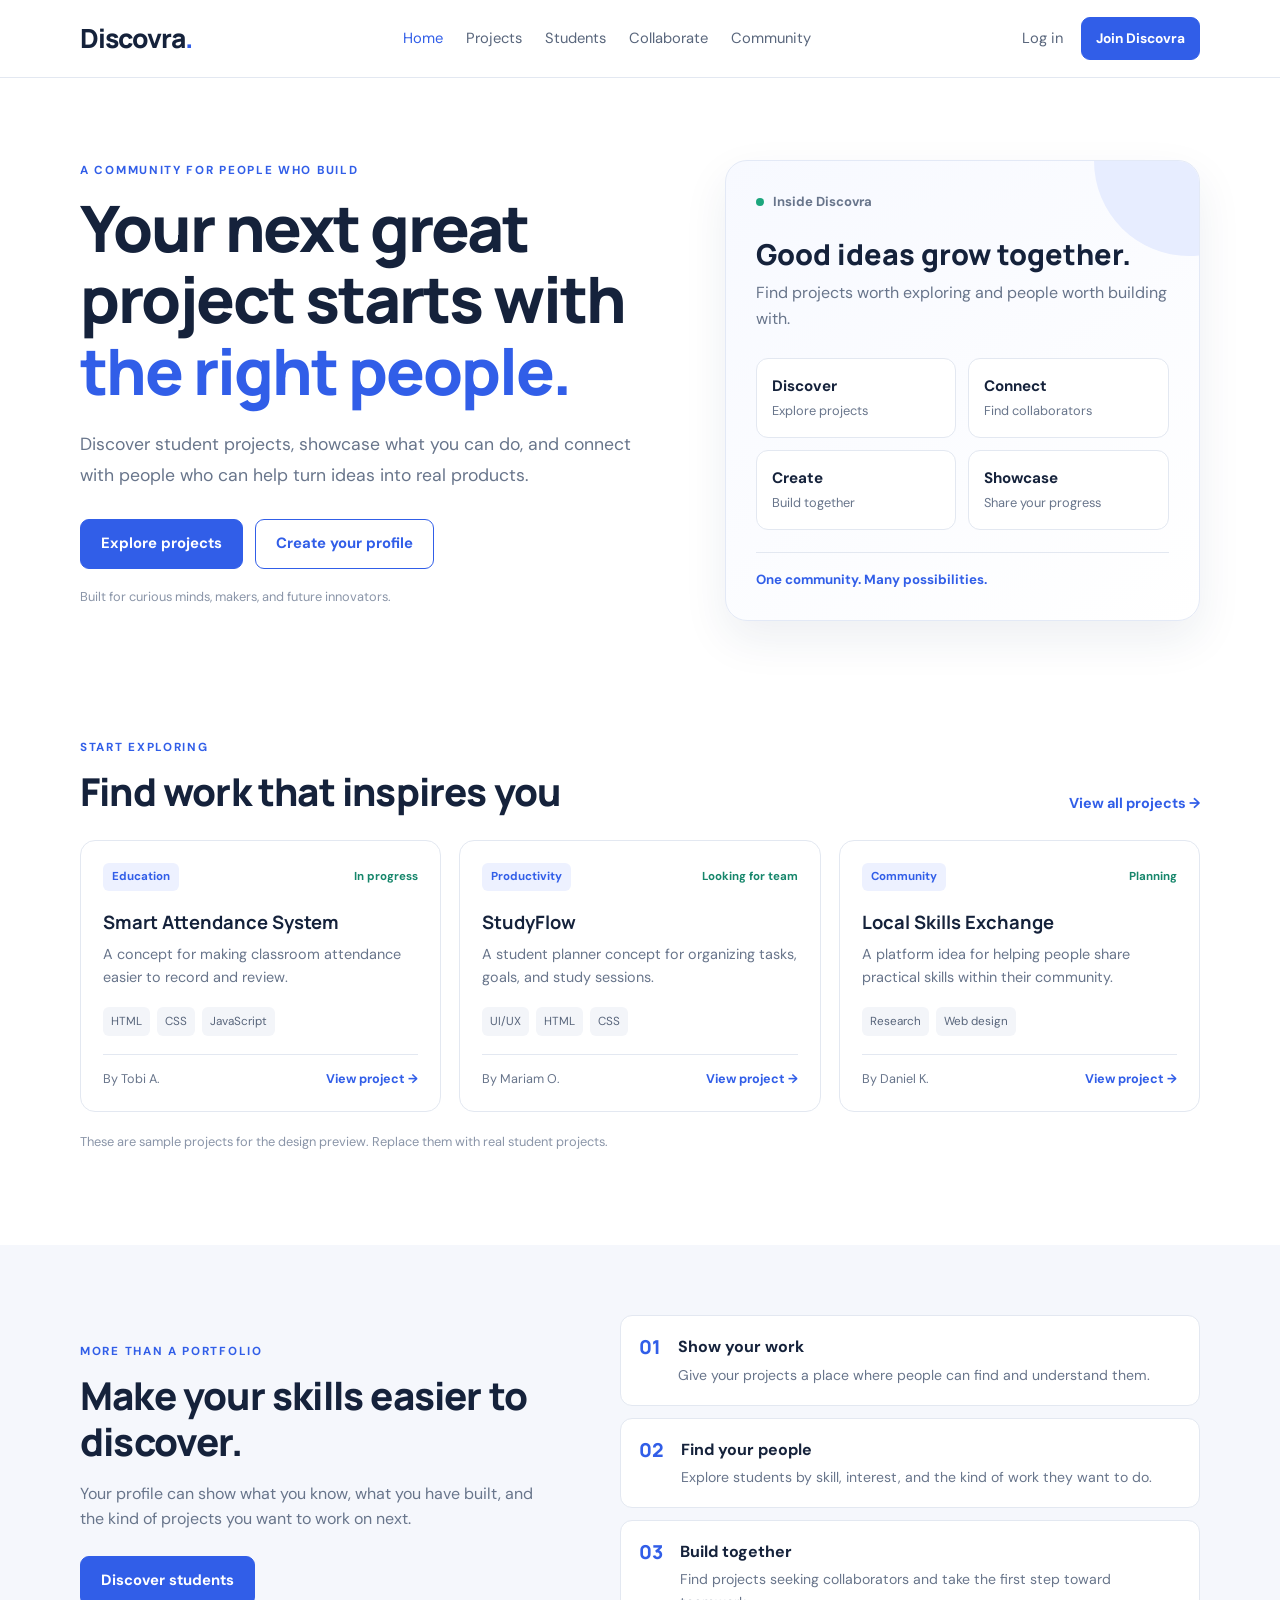
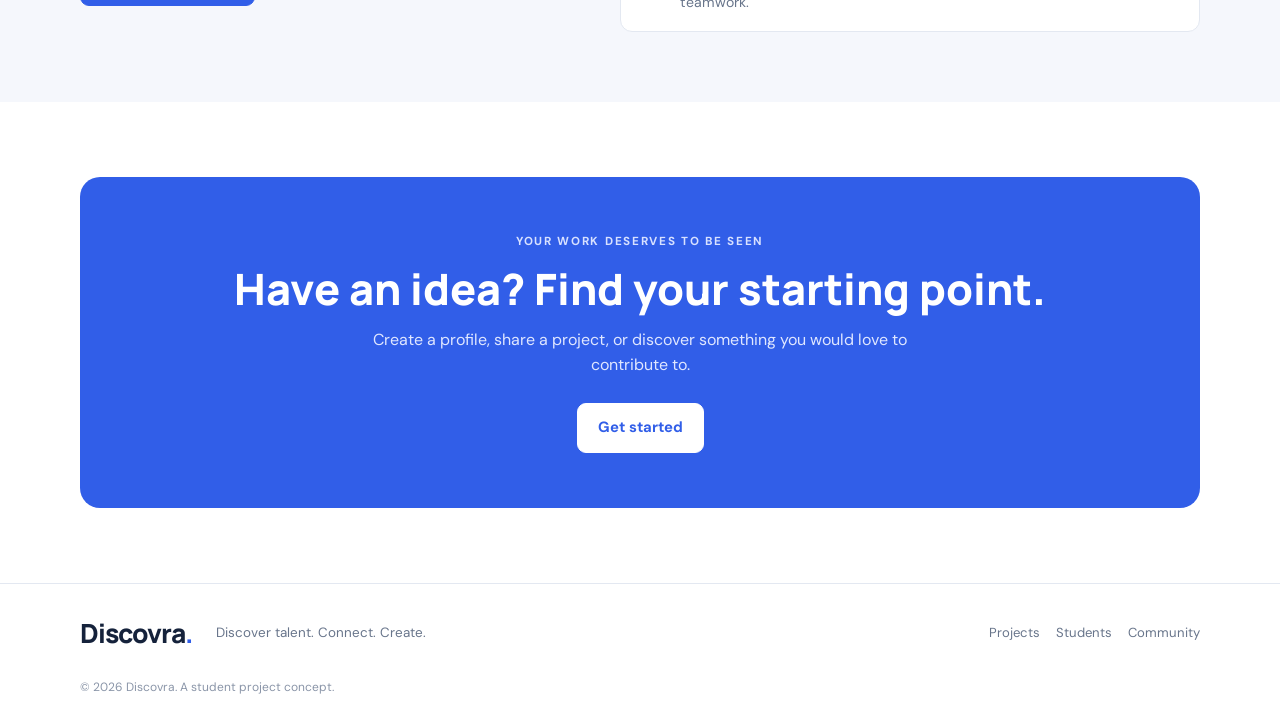
==== index.html @ 5aec419f "My first commit" ====
<!DOCTYPE html>
<html lang="en">
<head>
  <meta charset="UTF-8">
  <meta name="viewport" content="width=device-width, initial-scale=1.0">
  <title>Discovra | Discover. Connect. Create.</title>
  <link rel="stylesheet" href="./style.css">
</head>
<body>
  <header class="site-header">
    <a class="brand" href="./index (2).html">Discovra<span>.</span></a>
    <button class="menu-toggle" aria-label="Toggle navigation" aria-expanded="false">Menu</button>
    <nav class="main-nav" aria-label="Main navigation">
      <a class="active" href="./index (2).html">Home</a>
      <a href="./other html/projects.html">Projects</a>
      <a href="./other html/students.html">Students</a>
      <a href="./other html/collaborate.html">Collaborate</a>
      <a href="./other html/community.html">Community</a>
    </nav>
    <div class="header-actions">
      <a class="login-link" href="./other html/login.html">Log in</a>
      <a class="button button-small" href="./other html/signup.html">Join Discovra</a>
    </div>
  </header>

  <main>
    <section class="hero container">
      <div class="hero-copy">
        <p class="eyebrow">A community for people who build</p>
        <h1>Your next great project starts with <span>the right people.</span></h1>
        <p class="hero-text">Discover student projects, showcase what you can do, and connect with people who can help turn ideas into real products.</p>
        <div class="hero-actions">
          <a class="button" href="./other html/projects.html">Explore projects</a>
          <a class="button button-outline" href="./other html/signup.html">Create your profile</a>
        </div>
        <p class="small-note">Built for curious minds, makers, and future innovators.</p>
      </div>
      <div class="hero-panel">
        <div class="panel-top"><span class="status-dot"></span> Inside Discovra</div>
        <h2>Good ideas grow together.</h2>
        <p>Find projects worth exploring and people worth building with.</p>
        <div class="mini-stat-grid">
          <div><strong>Discover</strong><span>Explore projects</span></div>
          <div><strong>Connect</strong><span>Find collaborators</span></div>
          <div><strong>Create</strong><span>Build together</span></div>
          <div><strong>Showcase</strong><span>Share your progress</span></div>
        </div>
        <div class="panel-footer">One community. Many possibilities.</div>
      </div>
    </section>

    <section class="section container">
      <div class="section-heading">
        <div><p class="eyebrow">Start exploring</p><h2>Find work that inspires you</h2></div>
        <a class="text-link" href="./other html/projects.html">View all projects <span aria-hidden="true">→</span></a>
      </div>
      <div class="card-grid project-grid">
        <article class="project-card">
          <div class="card-top"><span class="tag">Education</span><span class="project-state">In progress</span></div>
          <h3>Smart Attendance System</h3>
          <p>A concept for making classroom attendance easier to record and review.</p>
          <div class="tag-row"><span>HTML</span><span>CSS</span><span>JavaScript</span></div>
          <div class="card-bottom"><span>By Tobi A.</span><a href="project-details.html">View project →</a></div>
        </article>
        <article class="project-card">
          <div class="card-top"><span class="tag">Productivity</span><span class="project-state">Looking for team</span></div>
          <h3>StudyFlow</h3>
          <p>A student planner concept for organizing tasks, goals, and study sessions.</p>
          <div class="tag-row"><span>UI/UX</span><span>HTML</span><span>CSS</span></div>
          <div class="card-bottom"><span>By Mariam O.</span><a href="project-details.html">View project →</a></div>
        </article>
        <article class="project-card">
          <div class="card-top"><span class="tag">Community</span><span class="project-state">Planning</span></div>
          <h3>Local Skills Exchange</h3>
          <p>A platform idea for helping people share practical skills within their community.</p>
          <div class="tag-row"><span>Research</span><span>Web design</span></div>
          <div class="card-bottom"><span>By Daniel K.</span><a href="./other html/project-details.html">View project →</a></div>
        </article>
      </div>
      <p class="demo-note">These are sample projects for the design preview. Replace them with real student projects.</p>
    </section>

    <section class="section section-soft">
      <div class="container split-section">
        <div><p class="eyebrow">More than a portfolio</p><h2>Make your skills easier to discover.</h2><p class="section-text">Your profile can show what you know, what you have built, and the kind of projects you want to work on next.</p><a class="button" href="students.html">Discover students</a></div>
        <div class="feature-list">
          <div class="feature-item"><span class="feature-number">01</span><div><h3>Show your work</h3><p>Give your projects a place where people can find and understand them.</p></div></div>
          <div class="feature-item"><span class="feature-number">02</span><div><h3>Find your people</h3><p>Explore students by skill, interest, and the kind of work they want to do.</p></div></div>
          <div class="feature-item"><span class="feature-number">03</span><div><h3>Build together</h3><p>Find projects seeking collaborators and take the first step toward teamwork.</p></div></div>
        </div>
      </div>
    </section>

    <section class="cta-section container">
      <p class="eyebrow">Your work deserves to be seen</p>
      <h2>Have an idea? Find your starting point.</h2>
      <p>Create a profile, share a project, or discover something you would love to contribute to.</p>
      <a class="button button-light" href="./other html/signup.html">Get started</a>
    </section>
  </main>

  <footer class="site-footer">
    <div class="container footer-inner"><a class="brand" href="./index (2).html">Discovra<span>.</span></a><p>Discover talent. Connect. Create.</p><div class="footer-links"><a href="projects.html">Projects</a><a href="students.html">Students</a><a href="community.html">Community</a></div><small>© 2026 Discovra. A student project concept.</small></div>
  </footer>
  <script src="./script.js"></script>
</body>
</html>
---- style.css ----
@import url('https://fonts.googleapis.com/css2?family=DM+Sans:wght@400;500;600;700&family=Manrope:wght@400;500;600;700;800&display=swap');

:root {
    --ink: #15223b;
    --muted: #68758b;
    --brand: #315ee8;
    --brand-dark: #2347bc;
    --line: #e3e8f1;
    --soft: #f5f7fc;
    --white: #fff;
    --green: #16866b;
    --shadow: 0 18px 45px rgba(29, 47, 88, .08)
}

* {
    box-sizing: border-box
}

html {
    scroll-behavior: smooth
}

body {
    margin: 0;
    font-family: 'DM Sans', sans-serif;
    color: var(--ink);
    background: #fff;
    line-height: 1.6
}

a {
    color: inherit;
    text-decoration: none
}

button,
input,
select {
    font: inherit
}

.container {
    width: min(1120px, calc(100% - 40px));
    margin-inline: auto
}

.site-header {
    min-height: 78px;
    display: flex;
    align-items: center;
    justify-content: space-between;
    gap: 24px;
    padding: 14px max(24px, calc((100vw - 1120px)/2));
    border-bottom: 1px solid var(--line);
    background: rgba(255, 255, 255, .96);
    position: sticky;
    top: 0;
    z-index: 10
}

.brand {
    font-family: Manrope, sans-serif;
    font-weight: 800;
    font-size: 1.65rem;
    letter-spacing: -1px;
    white-space: nowrap
}

.brand span {
    color: var(--brand)
}

.main-nav,
.header-actions {
    display: flex;
    align-items: center;
    gap: 23px
}

.main-nav a,
.login-link {
    font-size: .92rem;
    color: #59667c;
    transition: color .2s
}

.main-nav a:hover,
.main-nav a.active,
.login-link:hover {
    color: var(--brand)
}

.header-actions {
    gap: 18px
}

.button {
    display: inline-flex;
    justify-content: center;
    align-items: center;
    border: 1px solid var(--brand);
    background: var(--brand);
    color: white;
    padding: 12px 20px;
    border-radius: 9px;
    font-weight: 700;
    font-size: .93rem;
    cursor: pointer;
    transition: transform .2s, background .2s
}

.button:hover {
    background: var(--brand-dark);
    transform: translateY(-1px)
}

.button-small {
    padding: 9px 14px;
    font-size: .86rem
}

.button-outline {
    background: transparent;
    color: var(--brand)
}

.button-outline:hover {
    color: white
}

.button-light {
    background: white;
    border-color: white;
    color: var(--brand)
}

.button-light:hover {
    background: #edf1ff;
    color: var(--brand-dark)
}

.button-full {
    width: 100%
}

.menu-toggle {
    display: none;
    background: white;
    border: 1px solid var(--line);
    padding: 7px 10px;
    border-radius: 7px;
    color: var(--ink)
}

.hero {
    display: grid;
    grid-template-columns: 1.1fr .9fr;
    gap: 64px;
    align-items: center;
    padding-top: 82px;
    padding-bottom: 82px
}

.eyebrow {
    text-transform: uppercase;
    letter-spacing: 1.7px;
    font-size: .73rem;
    font-weight: 700;
    color: var(--brand);
    margin: 0 0 12px
}

.hero h1,
.page-intro h1,
.profile-hero h1 {
    font-family: Manrope, sans-serif;
    font-size: clamp(2.5rem, 5vw, 4.3rem);
    line-height: 1.12;
    letter-spacing: -2px;
    margin: 0 0 22px;
    font-weight: 800
}

.hero h1 span {
    color: var(--brand)
}

.hero-text {
    font-size: 1.1rem;
    max-width: 570px;
    color: var(--muted);
    line-height: 1.8
}

.hero-actions {
    display: flex;
    flex-wrap: wrap;
    gap: 12px;
    margin: 27px 0 18px
}

.small-note,
.demo-note,
.tiny-note {
    font-size: .8rem;
    color: #8a95a8
}

.hero-panel {
    border: 1px solid #e3e9f6;
    border-radius: 22px;
    padding: 30px;
    background: linear-gradient(145deg, #f7f9ff, #fff);
    box-shadow: var(--shadow);
    position: relative;
    overflow: hidden
}

.hero-panel:after {
    content: "";
    position: absolute;
    width: 190px;
    height: 190px;
    border-radius: 50%;
    background: #e7edff;
    right: -85px;
    top: -95px;
    z-index: 0
}

.panel-top,
.hero-panel h2,
.hero-panel>p,
.mini-stat-grid,
.panel-footer {
    position: relative;
    z-index: 1
}

.panel-top {
    font-size: .82rem;
    font-weight: 700;
    color: var(--muted);
    display: flex;
    align-items: center;
    gap: 9px
}

.status-dot {
    height: 8px;
    width: 8px;
    border-radius: 50%;
    background: #1ca67d
}

.hero-panel h2 {
    font: 800 1.8rem Manrope, sans-serif;
    line-height: 1.25;
    margin: 24px 0 8px
}

.hero-panel>p {
    color: var(--muted);
    margin: 0
}

.mini-stat-grid {
    display: grid;
    grid-template-columns: 1fr 1fr;
    gap: 12px;
    margin-top: 27px
}

.mini-stat-grid div {
    background: white;
    border: 1px solid var(--line);
    border-radius: 12px;
    padding: 15px
}

.mini-stat-grid strong,
.mini-stat-grid span {
    display: block
}

.mini-stat-grid strong {
    font-size: .95rem
}

.mini-stat-grid span {
    font-size: .8rem;
    color: var(--muted);
    margin-top: 3px
}

.panel-footer {
    border-top: 1px solid var(--line);
    margin-top: 22px;
    padding-top: 16px;
    font-size: .83rem;
    color: var(--brand);
    font-weight: 700
}

.section {
    padding-top: 35px;
    padding-bottom: 80px
}

.section-heading {
    display: flex;
    align-items: end;
    justify-content: space-between;
    gap: 20px;
    margin-bottom: 25px
}

.section-heading h2,
.split-section h2,
.compact-section h2 {
    font: 800 clamp(1.7rem, 3vw, 2.4rem)/1.2 Manrope, sans-serif;
    letter-spacing: -.8px;
    margin: 0
}

.text-link {
    color: var(--brand);
    font-weight: 700;
    font-size: .9rem
}

.text-link:hover {
    text-decoration: underline
}

.card-grid {
    display: grid;
    gap: 18px
}

.project-grid {
    grid-template-columns: repeat(3, minmax(0, 1fr))
}

.project-card,
.student-card,
.content-card {
    border: 1px solid var(--line);
    border-radius: 15px;
    background: white;
    padding: 22px;
    transition: box-shadow .2s, border-color .2s
}

.project-card:hover,
.student-card:hover,
.content-card:hover {
    box-shadow: var(--shadow);
    border-color: #cdd7f7
}

.card-top {
    display: flex;
    align-items: center;
    justify-content: space-between;
    gap: 8px;
    flex-wrap: wrap
}

.tag {
    background: #edf1ff;
    color: var(--brand);
    padding: 5px 9px;
    border-radius: 6px;
    font-size: .72rem;
    font-weight: 700
}

.project-state {
    font-size: .72rem;
    color: var(--green);
    font-weight: 700
}

.project-card h3,
.student-card h3 {
    font: 700 1.15rem Manrope, sans-serif;
    margin: 18px 0 8px
}

.project-card p,
.student-card p,
.content-card p {
    color: var(--muted);
    font-size: .9rem;
    margin: 0 0 16px
}

.tag-row {
    display: flex;
    flex-wrap: wrap;
    gap: 7px;
    margin: 18px 0
}

.tag-row span,
.role-pills span {
    font-size: .73rem;
    color: #58657b;
    background: #f3f5f9;
    padding: 5px 8px;
    border-radius: 6px
}

.card-bottom {
    border-top: 1px solid var(--line);
    padding-top: 14px;
    margin-top: 18px;
    display: flex;
    justify-content: space-between;
    gap: 10px;
    align-items: center;
    font-size: .79rem;
    color: var(--muted)
}

.card-bottom a {
    color: var(--brand);
    font-weight: 700
}

.demo-note {
    margin-top: 20px
}

.section-soft {
    background: var(--soft);
    padding: 70px 0
}

.split-section {
    display: grid;
    grid-template-columns: .9fr 1.1fr;
    gap: 65px;
    align-items: center
}

.split-section h2 {
    margin-bottom: 15px
}

.section-text {
    color: var(--muted);
    max-width: 510px;
    margin-bottom: 24px
}

.feature-list {
    display: grid;
    gap: 12px
}

.feature-item {
    display: flex;
    gap: 17px;
    background: white;
    border: 1px solid var(--line);
    padding: 18px;
    border-radius: 12px
}

.feature-number {
    font: 800 1.2rem Manrope, sans-serif;
    color: var(--brand)
}

.feature-item h3 {
    margin: 0 0 4px;
    font-size: 1rem
}

.feature-item p {
    margin: 0;
    color: var(--muted);
    font-size: .88rem
}

.cta-section {
    margin-top: 75px;
    margin-bottom: 75px;
    border-radius: 20px;
    background: var(--brand);
    color: white;
    text-align: center;
    padding: 55px 25px
}

.cta-section .eyebrow {
    color: #d8e1ff
}

.cta-section h2 {
    font: 800 clamp(1.8rem, 4vw, 2.7rem)/1.2 Manrope, sans-serif;
    margin: 0 0 12px
}

.cta-section p:not(.eyebrow) {
    color: #e0e7ff;
    max-width: 600px;
    margin: 0 auto 25px
}

.site-footer {
    border-top: 1px solid var(--line);
    padding: 28px 0
}

.footer-inner {
    display: flex;
    align-items: center;
    gap: 24px;
    flex-wrap: wrap
}

.footer-inner p {
    color: var(--muted);
    font-size: .84rem;
    margin: 0 auto 0 0
}

.footer-links {
    display: flex;
    gap: 16px;
    font-size: .82rem;
    color: var(--muted)
}

.footer-inner small {
    width: 100%;
    font-size: .75rem;
    color: #8a95a8
}

.page-main {
    padding-top: 54px;
    padding-bottom: 75px
}

.page-intro {
    max-width: 720px;
    margin-bottom: 32px
}

.page-intro h1 {
    font-size: clamp(2.2rem, 4vw, 3.5rem);
    margin-bottom: 13px
}

.page-intro>p:last-child {
    font-size: 1.03rem;
    color: var(--muted);
    max-width: 650px;
    margin: 0
}

.filter-bar {
    display: grid;
    grid-template-columns: 2fr 1fr 1fr;
    gap: 14px;
    padding: 18px;
    background: var(--soft);
    border: 1px solid var(--line);
    border-radius: 13px;
    margin-bottom: 24px
}

.filter-bar label,
.auth-card label {
    display: flex;
    flex-direction: column;
    gap: 7px;
    font-size: .8rem;
    font-weight: 700;
    color: #526078
}

.filter-bar input,
.filter-bar select,
.auth-card input,
.auth-card select {
    width: 100%;
    border: 1px solid #dce2ed;
    background: white;
    border-radius: 8px;
    padding: 12px;
    color: var(--ink);
    outline: none
}

.filter-bar input:focus,
.filter-bar select:focus,
.auth-card input:focus,
.auth-card select:focus {
    border-color: var(--brand);
    box-shadow: 0 0 0 3px #315ee81a
}

.empty-state {
    grid-column: 1/-1;
    text-align: center;
    padding: 30px;
    color: var(--muted)
}

.center-action {
    text-align: center;
    margin-top: 28px
}

.detail-layout {
    display: grid;
    grid-template-columns: minmax(0, 1fr) 310px;
    gap: 35px;
    align-items: start
}

.back-link {
    display: inline-block;
    color: var(--brand);
    font-size: .88rem;
    font-weight: 700;
    margin-bottom: 20px
}

.detail-heading {
    padding-bottom: 25px;
    border-bottom: 1px solid var(--line)
}

.detail-heading h1 {
    font: 800 clamp(2.2rem, 4vw, 3.2rem)/1.15 Manrope, sans-serif;
    letter-spacing: -1.5px;
    margin: 16px 0
}

.lead {
    font-size: 1.06rem;
    color: var(--muted);
    line-height: 1.75
}

.content-section {
    padding: 25px 0;
    border-bottom: 1px solid var(--line)
}

.content-section h2 {
    font: 800 1.35rem Manrope, sans-serif;
    margin: 0 0 12px
}

.content-section p {
    color: var(--muted)
}

.clean-list {
    padding-left: 20px;
    color: var(--muted)
}

.clean-list li {
    margin: 8px 0
}

.role-list {
    display: grid;
    gap: 10px
}

.role-list div {
    border: 1px solid var(--line);
    border-radius: 10px;
    padding: 13px
}

.role-list strong,
.role-list span {
    display: block
}

.role-list span {
    color: var(--muted);
    font-size: .86rem;
    margin-top: 4px
}

.detail-sidebar {
    display: grid;
    gap: 15px;
    position: sticky;
    top: 100px
}

.side-card {
    border: 1px solid var(--line);
    border-radius: 14px;
    padding: 20px;
    background: white
}

.side-card h3 {
    font: 700 1.1rem Manrope, sans-serif;
    margin: 0 0 8px
}

.side-card p {
    font-size: .86rem
}

.muted,
.tiny-note {
    color: var(--muted)
}

.tiny-note {
    font-size: .75rem;
    line-height: 1.5
}

.info-row {
    display: flex;
    justify-content: space-between;
    gap: 10px;
    padding: 11px 0;
    border-bottom: 1px solid var(--line);
    font-size: .8rem
}

.info-row:last-child {
    border-bottom: 0
}

.info-row span {
    color: var(--muted)
}

.student-grid {
    grid-template-columns: repeat(4, minmax(0, 1fr))
}

.student-card {
    text-align: left
}

.avatar {
    width: 58px;
    height: 58px;
    display: grid;
    place-items: center;
    border-radius: 16px;
    background: #e8edff;
    color: var(--brand);
    font: 800 1.1rem Manrope, sans-serif
}

.avatar-alt {
    background: #e4f5ee;
    color: #16866b
}

.avatar-third {
    background: #fff0df;
    color: #9b5b16
}

.avatar-fourth {
    background: #f4e8ff;
    color: #8746b6
}

.student-role {
    color: var(--brand) !important;
    font-weight: 700;
    margin-bottom: 9px !important
}

.student-card .tag-row {
    min-height: 54px
}

.student-card .button {
    font-size: .82rem;
    padding: 10px
}

.profile-hero {
    display: grid;
    grid-template-columns: 100px 1fr;
    gap: 25px;
    align-items: start;
    background: var(--soft);
    padding: 32px;
    border-radius: 18px;
    margin: 15px 0 30px
}

.avatar-large {
    width: 90px;
    height: 90px;
    font-size: 1.6rem;
    border-radius: 22px
}

.profile-hero h1 {
    font-size: 2.8rem;
    margin: 0 0 5px
}

.profile-hero .lead {
    margin: 0 0 8px
}

.profile-hero p:not(.eyebrow):not(.lead) {
    color: var(--muted);
    max-width: 700px
}

.profile-columns {
    display: grid;
    grid-template-columns: 1.3fr .7fr;
    gap: 25px
}

.large-tags span {
    font-size: .86rem;
    padding: 8px 12px
}

.spaced-heading {
    margin-top: 28px !important
}

.notice-box {
    padding: 20px 22px;
    border: 1px solid #d7e1ff;
    background: #f6f8ff;
    border-radius: 12px;
    margin-bottom: 25px
}

.notice-box strong {
    font: 700 1rem Manrope, sans-serif
}

.notice-box p {
    color: var(--muted);
    margin-bottom: 0
}

.role-pills {
    display: flex;
    flex-wrap: wrap;
    gap: 7px;
    margin: 17px 0 20px
}

.compact-section {
    padding-top: 45px;
    padding-bottom: 20px
}

.compact-section h2 {
    margin-bottom: 12px
}

.community-grid {
    grid-template-columns: repeat(3, minmax(0, 1fr));
    margin-bottom: 25px
}

.community-grid .content-card {
    padding: 25px
}

.community-grid h2 {
    font: 800 1.2rem Manrope, sans-serif;
    margin: 0 0 12px
}

.status-label {
    font-size: .75rem;
    color: #94651c;
    background: #fff3d9;
    border-radius: 6px;
    padding: 5px 8px;
    height: max-content
}

.status-success {
    background: #e5f7ef;
    color: var(--green)
}

.dashboard-stats {
    display: grid;
    grid-template-columns: repeat(3, 1fr);
    gap: 15px;
    margin-bottom: 22px
}

.stat-card {
    border: 1px solid var(--line);
    border-radius: 13px;
    padding: 20px
}

.stat-card span,
.stat-card strong {
    display: block
}

.stat-card span {
    font-size: .84rem;
    color: var(--muted)
}

.stat-card strong {
    font: 800 2rem Manrope, sans-serif;
    margin-top: 5px
}

.dashboard-columns {
    display: grid;
    grid-template-columns: 1fr 1fr;
    gap: 20px
}

.dashboard-columns h2 {
    font: 800 1.25rem Manrope, sans-serif;
    margin: 0 0 17px
}

.dashboard-row {
    display: flex;
    justify-content: space-between;
    align-items: center;
    gap: 12px;
    padding: 15px 0;
    border-bottom: 1px solid var(--line);
    margin-bottom: 8px
}

.dashboard-row strong {
    font-size: .9rem
}

.dashboard-row p {
    font-size: .8rem;
    color: var(--muted);
    margin: 3px 0 0
}

.auth-page {
    min-height: 100vh;
    background: var(--soft)
}

.auth-page .site-header {
    position: static;
    padding-inline: max(24px, calc((100vw - 1120px)/2))
}

.auth-wrap {
    width: min(480px, calc(100% - 32px));
    margin: 50px auto 70px
}

.auth-card {
    background: white;
    border: 1px solid var(--line);
    box-shadow: var(--shadow);
    padding: 32px;
    border-radius: 17px
}

.auth-card h1 {
    font: 800 2rem/1.2 Manrope, sans-serif;
    letter-spacing: -.7px;
    margin: 0 0 10px
}

.auth-card>.muted {
    margin-bottom: 25px
}

.auth-card label {
    margin: 16px 0
}

.auth-card .button {
    margin-top: 8px
}

.form-message {
    font-size: .85rem;
    color: var(--green);
    min-height: 20px
}

.auth-switch {
    text-align: center;
    color: var(--muted);
    font-size: .85rem
}

.auth-switch a {
    color: var(--brand);
    font-weight: 700
}

@media(max-width:1000px) {
    .site-header {
        gap: 14px
    }

    .main-nav {
        gap: 13px
    }

    .main-nav a {
        font-size: .83rem
    }

    .hero {
        gap: 35px
    }

    .student-grid {
        grid-template-columns: repeat(2, minmax(0, 1fr))
    }

    .project-grid {
        grid-template-columns: repeat(2, minmax(0, 1fr))
    }

    .project-grid .project-card:last-child {
        grid-column: auto
    }
}

@media(max-width:760px) {
    .site-header {
        min-height: 70px;
        flex-wrap: wrap;
        padding: 12px 20px
    }

    .menu-toggle {
        display: block;
        margin-left: auto
    }

    .main-nav {
        display: none;
        order: 4;
        width: 100%;
        flex-direction: column;
        align-items: stretch;
        gap: 0;
        padding: 8px 0
    }

    .main-nav.open {
        display: flex
    }

    .main-nav a {
        padding: 10px 4px;
        border-top: 1px solid var(--line)
    }

    .header-actions {
        gap: 12px
    }

    .header-actions .login-link {
        display: none
    }

    .header-actions .button {
        padding: 8px 10px;
        font-size: .8rem
    }

    .hero {
        grid-template-columns: 1fr;
        padding-top: 55px;
        padding-bottom: 55px;
        gap: 32px
    }

    .hero h1 {
        font-size: clamp(2.45rem, 11vw, 3.7rem)
    }

    .section {
        padding-bottom: 55px
    }

    .section-heading {
        align-items: start;
        flex-direction: column
    }

    .project-grid,
    .community-grid {
        grid-template-columns: 1fr
    }

    .split-section {
        grid-template-columns: 1fr;
        gap: 30px
    }

    .cta-section {
        margin-top: 45px;
        margin-bottom: 45px
    }

    .footer-inner {
        gap: 12px
    }

    .footer-inner p {
        width: 100%;
        order: 3
    }

    .footer-links {
        width: 100%;
        order: 4
    }

    .footer-inner small {
        order: 5
    }

    .page-main {
        padding-top: 38px
    }

    .filter-bar {
        grid-template-columns: 1fr
    }

    .detail-layout {
        grid-template-columns: 1fr
    }

    .detail-sidebar {
        position: static;
        grid-row: 1
    }

    .detail-content {
        grid-row: 2
    }

    .student-grid {
        grid-template-columns: 1fr
    }

    .profile-hero {
        grid-template-columns: 1fr;
        padding: 23px
    }

    .profile-columns,
    .dashboard-columns {
        grid-template-columns: 1fr
    }

    .dashboard-stats {
        grid-template-columns: 1fr
    }

    .dashboard-stats .stat-card {
        padding: 14px
    }

    .dashboard-stats .stat-card strong {
        font-size: 1.5rem
    }

    .auth-wrap {
        margin-top: 30px
    }

    .auth-card {
        padding: 24px
    }
}

@media(prefers-reduced-motion:reduce) {
    html {
        scroll-behavior: auto
    }

    *,
    *::before,
    *::after {
        transition: none !important
    }
}
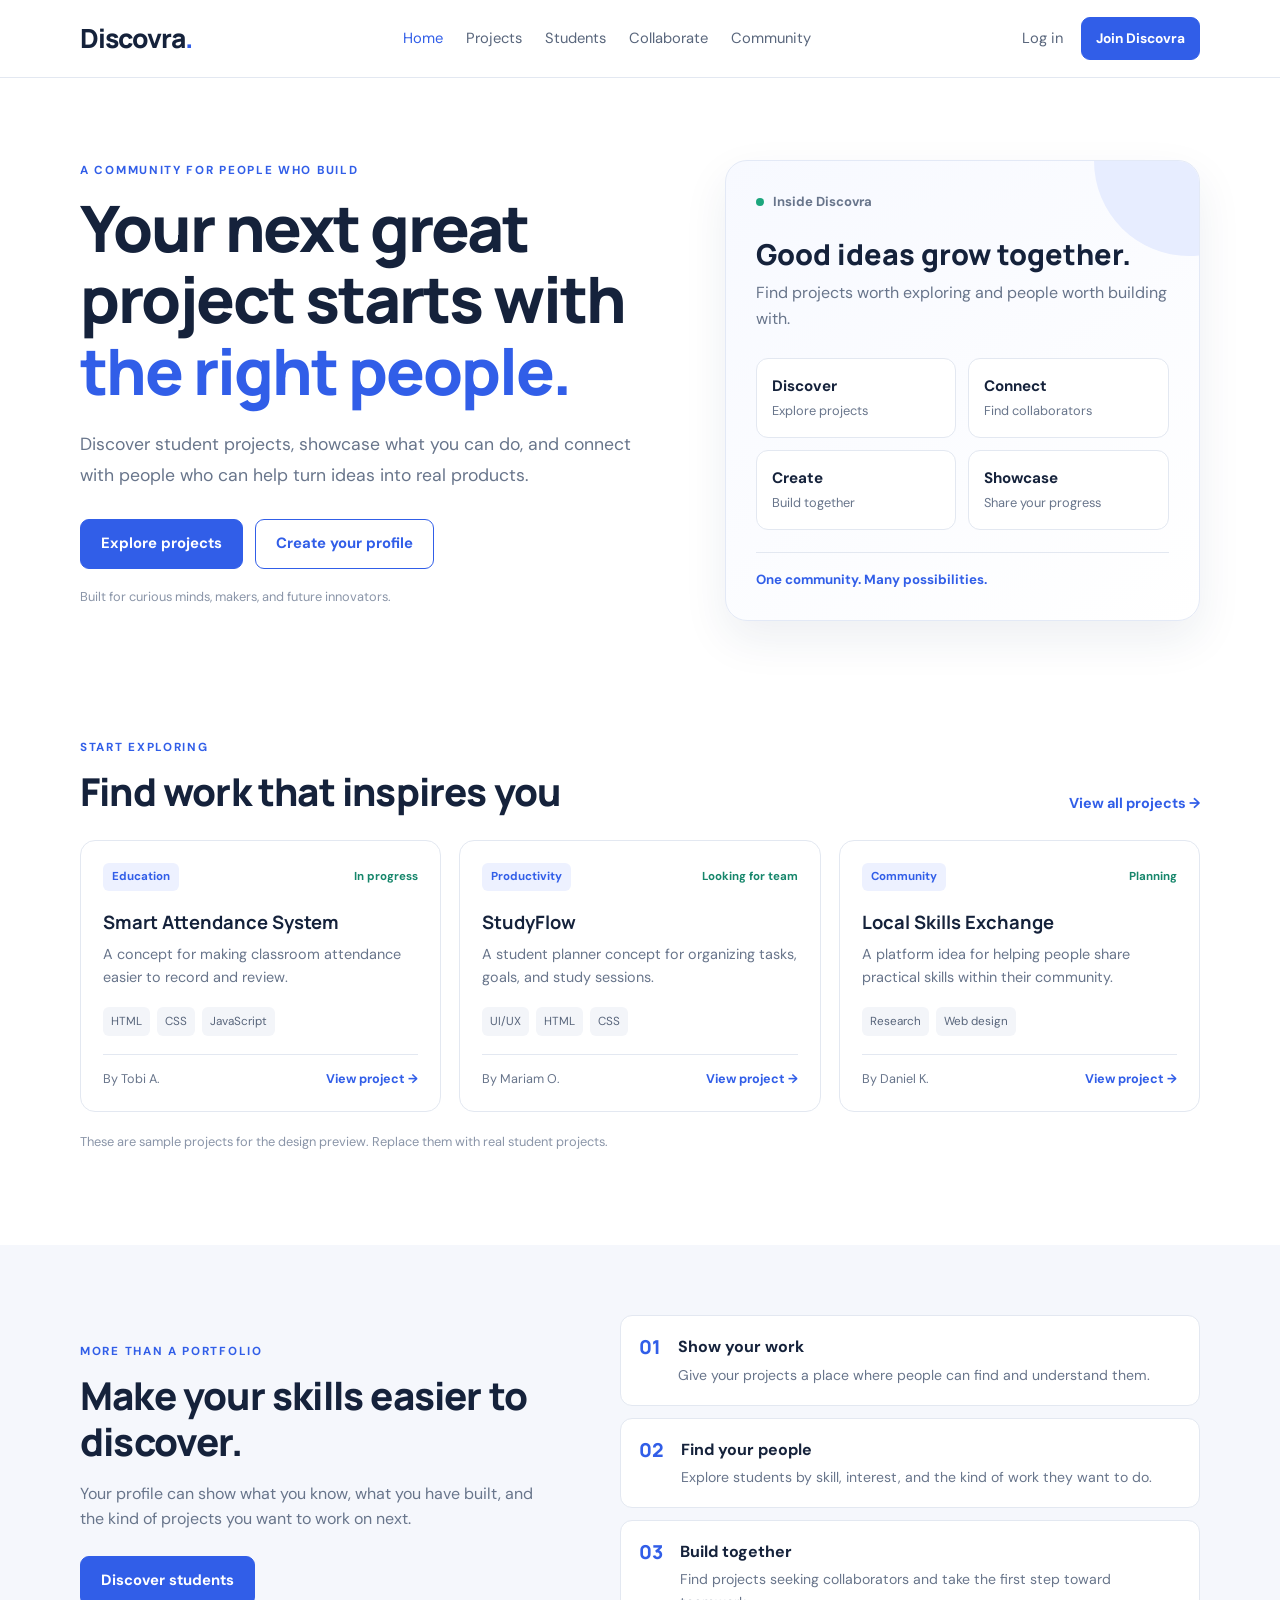
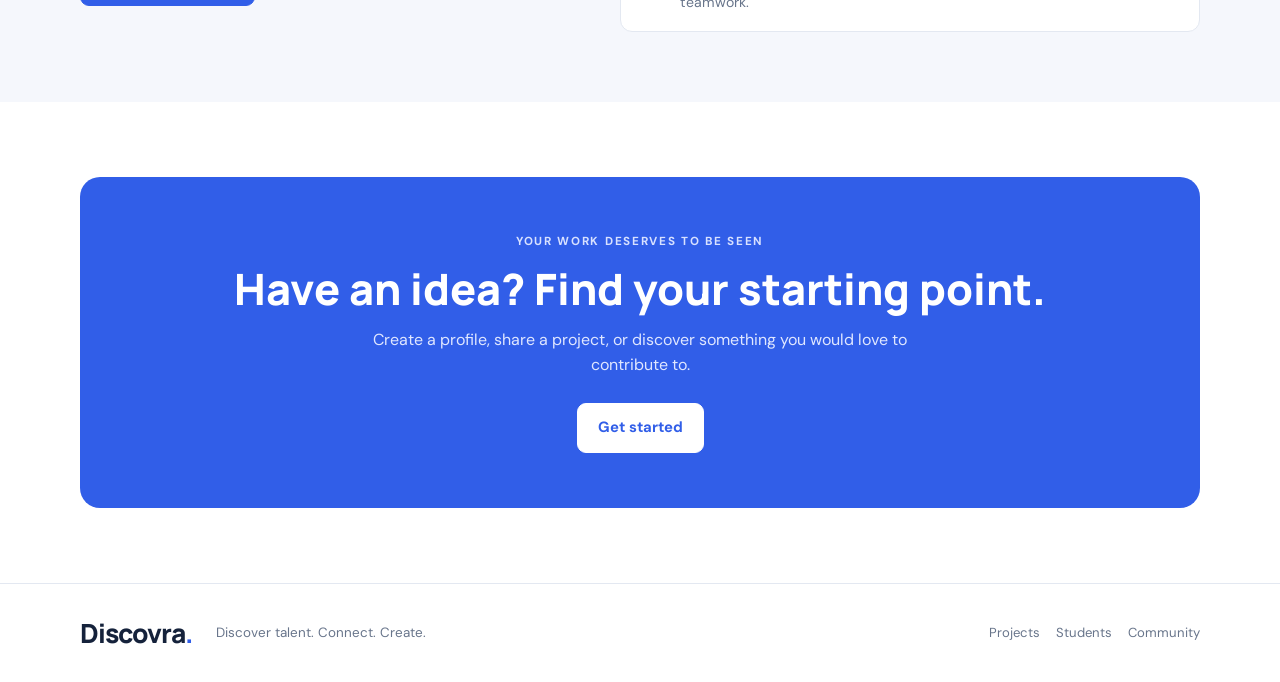
==== commit d8da223b: "Fix footer HTML structure" ====
--- a/index.html
+++ b/index.html
@@ -8,10 +8,10 @@
 </head>
 <body>
   <header class="site-header">
-    <a class="brand" href="./index (2).html">Discovra<span>.</span></a>
+    <a class="brand" href="./index.html">Discovra<span>.</span></a>
     <button class="menu-toggle" aria-label="Toggle navigation" aria-expanded="false">Menu</button>
     <nav class="main-nav" aria-label="Main navigation">
-      <a class="active" href="./index (2).html">Home</a>
+      <a class="active" href="./index.html">Home</a>
       <a href="./other html/projects.html">Projects</a>
       <a href="./other html/students.html">Students</a>
       <a href="./other html/collaborate.html">Collaborate</a>
@@ -95,13 +95,13 @@
       <p class="eyebrow">Your work deserves to be seen</p>
       <h2>Have an idea? Find your starting point.</h2>
       <p>Create a profile, share a project, or discover something you would love to contribute to.</p>
-      <a class="button button-light" href="./other html/signup.html">Get started</a>
+      <a class="button button-light" href="../other html/signup.html">Get started</a>
     </section>
   </main>
 
   <footer class="site-footer">
-    <div class="container footer-inner"><a class="brand" href="./index (2).html">Discovra<span>.</span></a><p>Discover talent. Connect. Create.</p><div class="footer-links"><a href="projects.html">Projects</a><a href="students.html">Students</a><a href="community.html">Community</a></div><small>© 2026 Discovra. A student project concept.</small></div>
+    <div class="container footer-inner"><a class="brand" href="../index.html">Discovra<span>.</span></a><p>Discover talent. Connect. Create.</p><div class="footer-links"><a href="./other html/projects.html">Projects</a><a href="./other html/students.html">Students</a><a href="./other html/community.html">Community</a></div></div>
   </footer>
   <script src="./script.js"></script>
 </body>
-</html>+</html>
